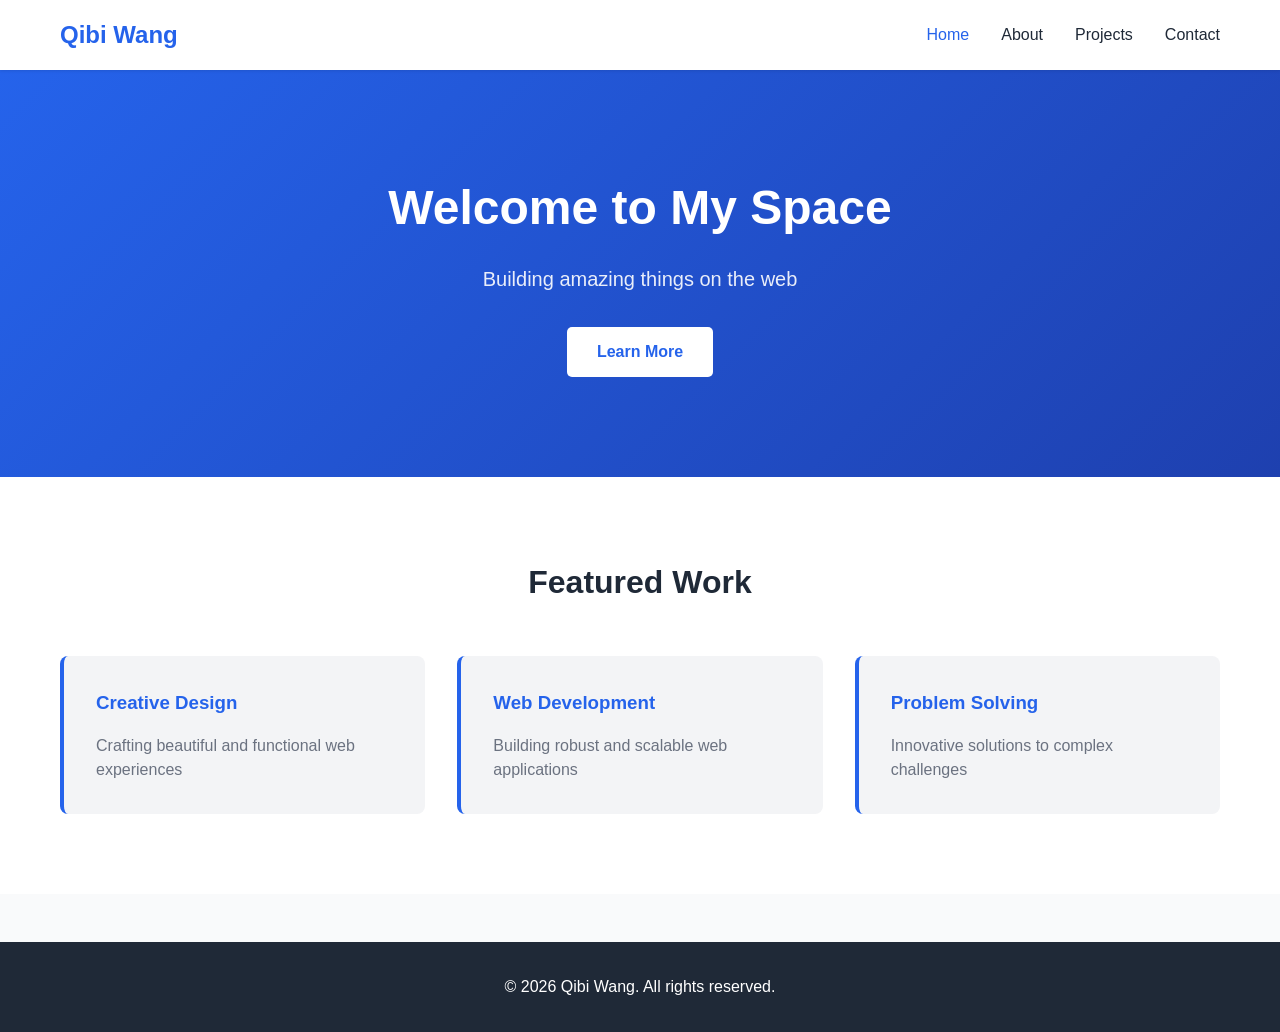
==== index.html @ e9e438c9 "Add homepage, stylesheet, about and projects pages" ====
<!DOCTYPE html>
<html lang="en">
<head>
    <meta charset="UTF-8">
    <meta name="viewport" content="width=device-width, initial-scale=1.0">
    <title>Qibi Wang - Welcome</title>
    <link rel="stylesheet" href="styles.css">
</head>
<body>
    <nav class="navbar">
        <div class="container">
            <div class="logo">Qibi Wang</div>
            <ul class="nav-links">
                <li><a href="index.html" class="active">Home</a></li>
                <li><a href="about.html">About</a></li>
                <li><a href="projects.html">Projects</a></li>
                <li><a href="contact.html">Contact</a></li>
            </ul>
        </div>
    </nav>

    <section class="hero">
        <div class="container">
            <div class="hero-content">
                <h1>Welcome to My Space</h1>
                <p>Building amazing things on the web</p>
                <a href="about.html" class="btn btn-primary">Learn More</a>
            </div>
        </div>
    </section>

    <section class="features">
        <div class="container">
            <h2>Featured Work</h2>
            <div class="features-grid">
                <div class="feature-card">
                    <h3>Creative Design</h3>
                    <p>Crafting beautiful and functional web experiences</p>
                </div>
                <div class="feature-card">
                    <h3>Web Development</h3>
                    <p>Building robust and scalable web applications</p>
                </div>
                <div class="feature-card">
                    <h3>Problem Solving</h3>
                    <p>Innovative solutions to complex challenges</p>
                </div>
            </div>
        </div>
    </section>

    <footer>
        <div class="container">
            <p>&copy; 2026 Qibi Wang. All rights reserved.</p>
        </div>
    </footer>
</body>
</html>
---- styles.css ----
/* Global Styles */
* {
    margin: 0;
    padding: 0;
    box-sizing: border-box;
}

:root {
    --primary-color: #2563eb;
    --secondary-color: #1e40af;
    --text-color: #1f2937;
    --bg-color: #ffffff;
    --border-color: #e5e7eb;
}

body {
    font-family: 'Segoe UI', Tahoma, Geneva, Verdana, sans-serif;
    line-height: 1.6;
    color: var(--text-color);
    background-color: #f9fafb;
}

.container {
    max-width: 1200px;
    margin: 0 auto;
    padding: 0 20px;
}

/* Navigation */
.navbar {
    background-color: var(--bg-color);
    box-shadow: 0 1px 3px rgba(0, 0, 0, 0.1);
    position: sticky;
    top: 0;
    z-index: 100;
}

.navbar .container {
    display: flex;
    justify-content: space-between;
    align-items: center;
    padding: 1rem 20px;
}

.logo {
    font-size: 1.5rem;
    font-weight: bold;
    color: var(--primary-color);
}

.nav-links {
    display: flex;
    list-style: none;
    gap: 2rem;
}

.nav-links a {
    text-decoration: none;
    color: var(--text-color);
    font-weight: 500;
    transition: color 0.3s ease;
}

.nav-links a:hover,
.nav-links a.active {
    color: var(--primary-color);
}

/* Hero Section */
.hero {
    background: linear-gradient(135deg, var(--primary-color), var(--secondary-color));
    color: white;
    padding: 100px 20px;
    text-align: center;
}

.hero-content h1 {
    font-size: 3rem;
    margin-bottom: 1rem;
}

.hero-content p {
    font-size: 1.25rem;
    margin-bottom: 2rem;
    opacity: 0.9;
}

/* Buttons */
.btn {
    display: inline-block;
    padding: 12px 30px;
    text-decoration: none;
    border-radius: 5px;
    transition: all 0.3s ease;
    font-weight: 600;
    border: none;
    cursor: pointer;
}

.btn-primary {
    background-color: white;
    color: var(--primary-color);
}

.btn-primary:hover {
    transform: translateY(-2px);
    box-shadow: 0 10px 20px rgba(0, 0, 0, 0.2);
}

/* Features Section */
.features {
    padding: 80px 20px;
    background-color: var(--bg-color);
}

.features h2 {
    text-align: center;
    font-size: 2rem;
    margin-bottom: 3rem;
    color: var(--text-color);
}

.features-grid {
    display: grid;
    grid-template-columns: repeat(auto-fit, minmax(280px, 1fr));
    gap: 2rem;
}

.feature-card {
    background-color: #f3f4f6;
    padding: 2rem;
    border-radius: 8px;
    border-left: 4px solid var(--primary-color);
    transition: transform 0.3s ease, box-shadow 0.3s ease;
}

.feature-card:hover {
    transform: translateY(-5px);
    box-shadow: 0 10px 25px rgba(0, 0, 0, 0.1);
}

.feature-card h3 {
    color: var(--primary-color);
    margin-bottom: 1rem;
}

.feature-card p {
    color: #6b7280;
    line-height: 1.5;
}

/* Footer */
footer {
    background-color: var(--text-color);
    color: white;
    text-align: center;
    padding: 2rem 20px;
    margin-top: 3rem;
}

/* Responsive Design */
@media (max-width: 768px) {
    .nav-links {
        gap: 1rem;
        font-size: 0.9rem;
    }

    .hero-content h1 {
        font-size: 2rem;
    }

    .hero-content p {
        font-size: 1rem;
    }

    .features h2 {
        font-size: 1.5rem;
    }
}
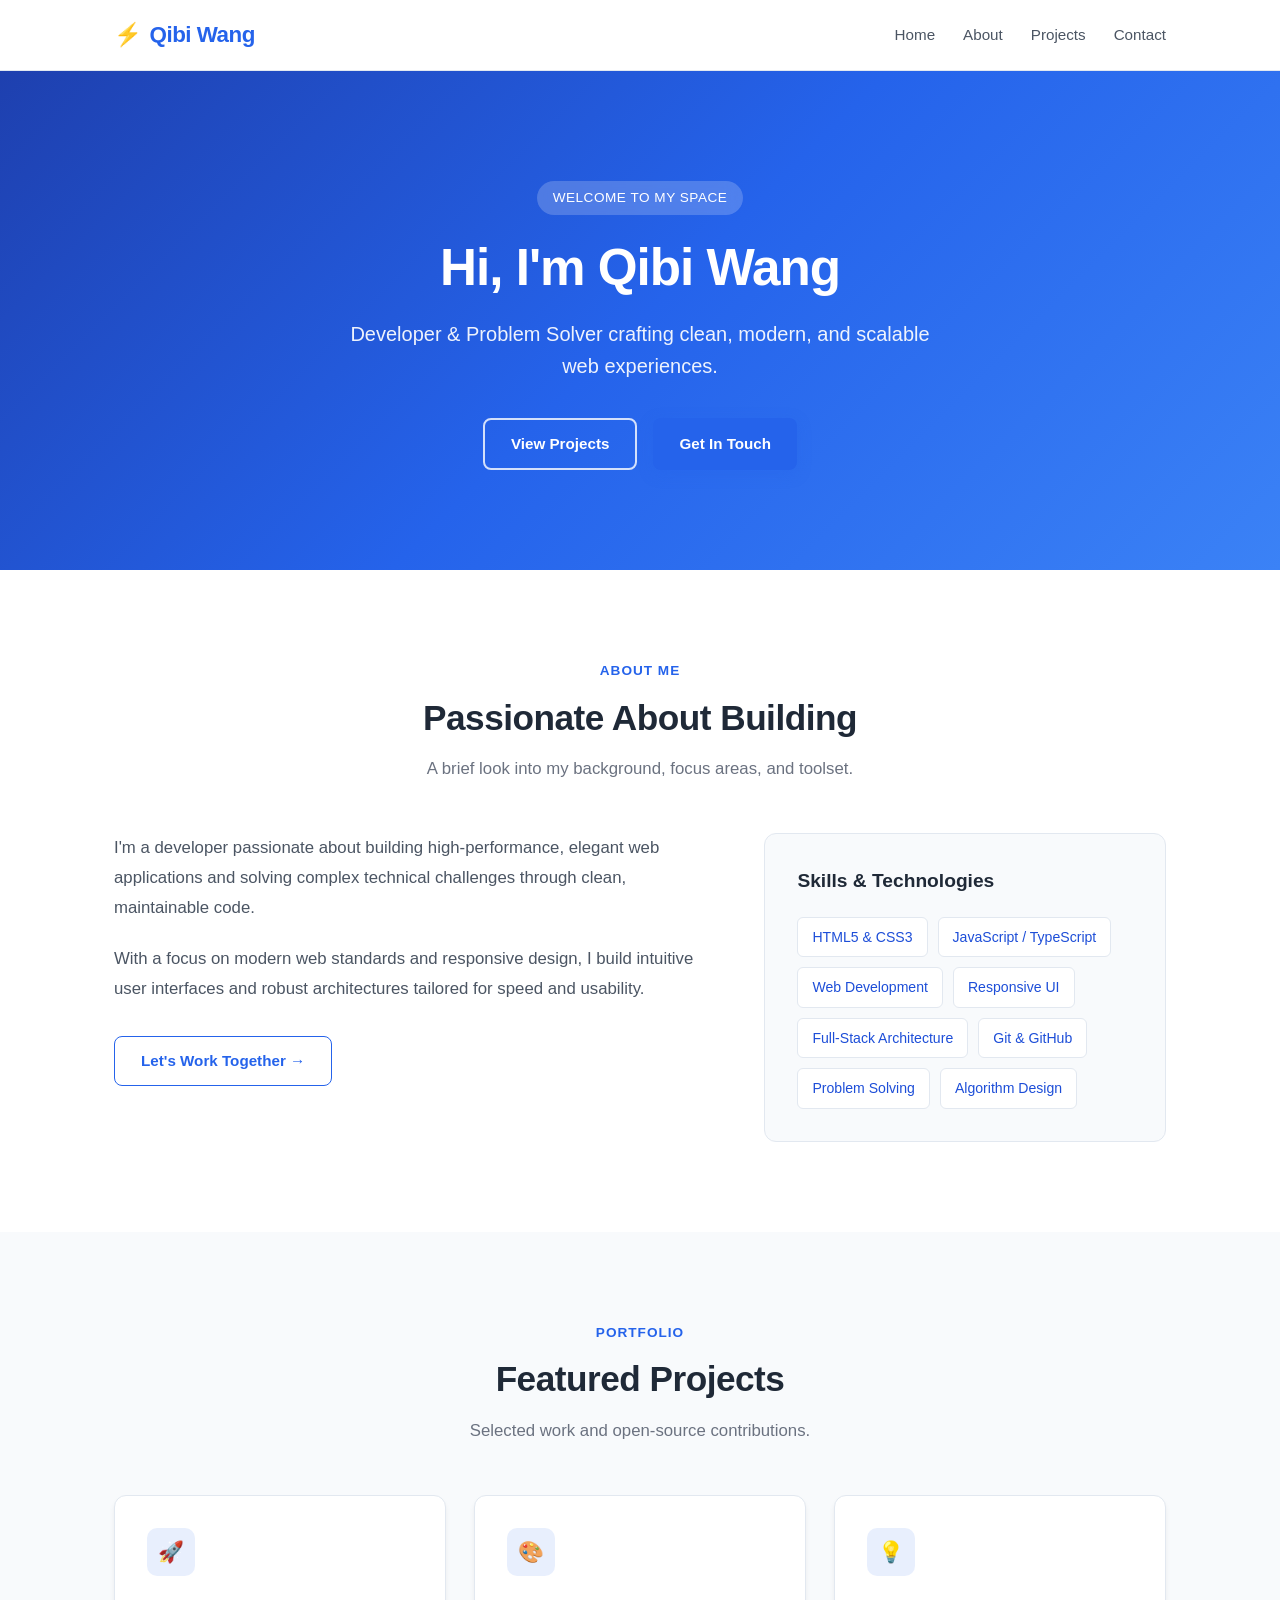
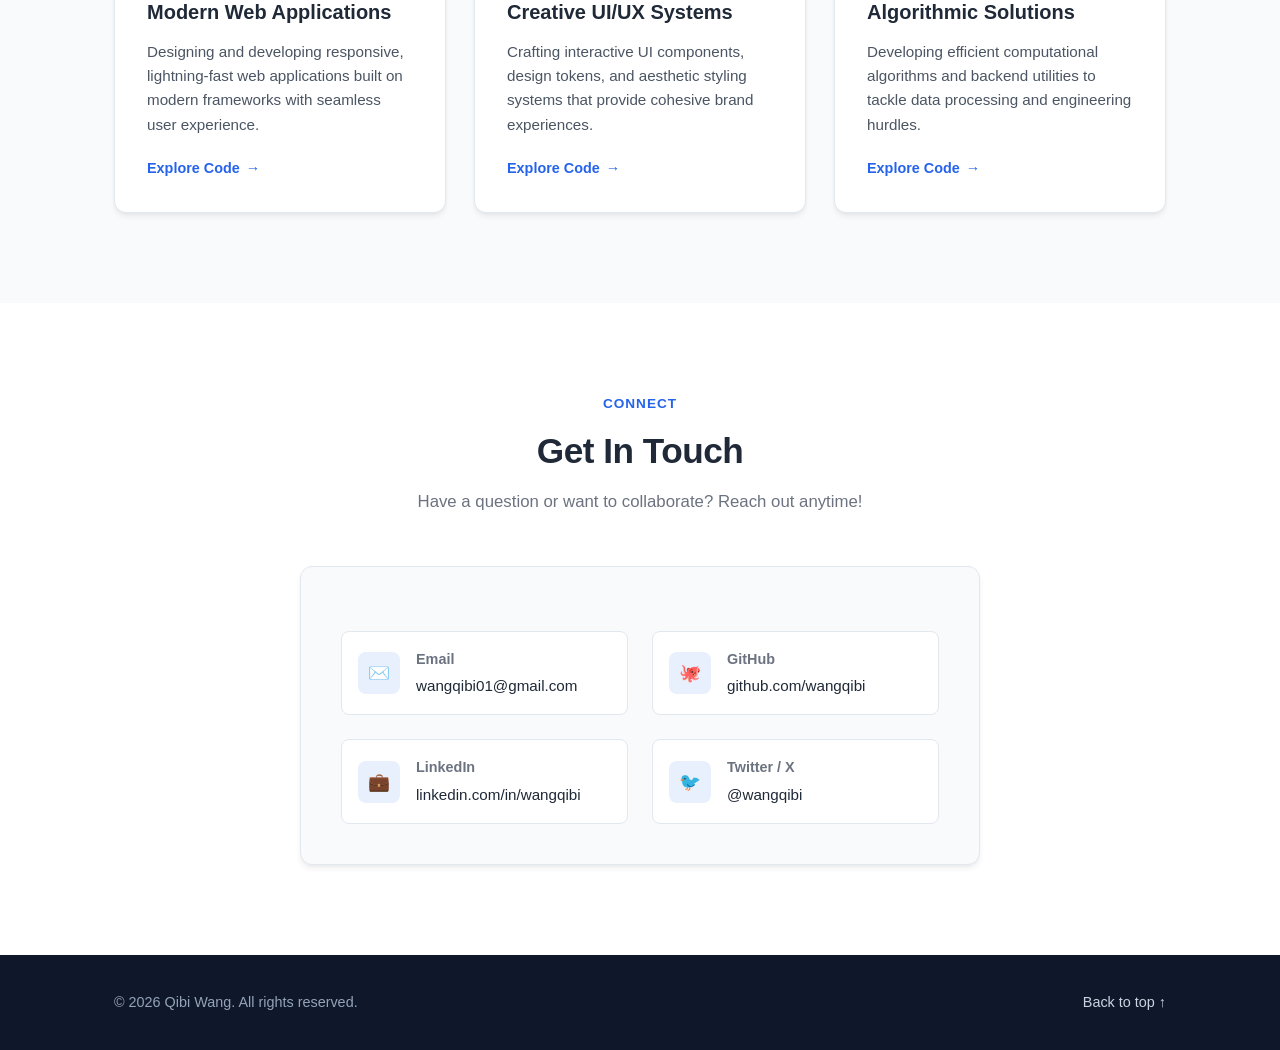
==== commit 9ee0e9cb: "Consolidate website into a single standalone HTML file" ====
--- a/index.html
+++ b/index.html
@@ -3,56 +3,669 @@
 <head>
     <meta charset="UTF-8">
     <meta name="viewport" content="width=device-width, initial-scale=1.0">
-    <title>Qibi Wang - Welcome</title>
-    <link rel="stylesheet" href="styles.css">
+    <title>Qibi Wang - Personal Website</title>
+    <style>
+        /* CSS Reset & Variables */
+        * {
+            margin: 0;
+            padding: 0;
+            box-sizing: border-box;
+        }
+
+        :root {
+            --primary: #2563eb;
+            --primary-dark: #1d4ed8;
+            --primary-light: #60a5fa;
+            --accent: #3b82f6;
+            --text: #1f2937;
+            --text-light: #4b5563;
+            --text-muted: #6b7280;
+            --bg: #ffffff;
+            --bg-alt: #f8fafc;
+            --card-bg: #ffffff;
+            --border: #e2e8f0;
+            --radius: 12px;
+            --shadow: 0 4px 6px -1px rgba(0, 0, 0, 0.07), 0 2px 4px -2px rgba(0, 0, 0, 0.05);
+            --shadow-hover: 0 20px 25px -5px rgba(0, 0, 0, 0.1), 0 8px 10px -6px rgba(0, 0, 0, 0.04);
+            --transition: all 0.3s cubic-bezier(0.4, 0, 0.2, 1);
+        }
+
+        html {
+            scroll-behavior: smooth;
+            font-family: -apple-system, BlinkMacSystemFont, 'Segoe UI', Roboto, Helvetica, Arial, sans-serif;
+            color: var(--text);
+            background-color: var(--bg);
+        }
+
+        body {
+            line-height: 1.6;
+            overflow-x: hidden;
+        }
+
+        .container {
+            max-width: 1100px;
+            margin: 0 auto;
+            padding: 0 24px;
+        }
+
+        /* Navigation */
+        .navbar {
+            position: sticky;
+            top: 0;
+            z-index: 1000;
+            background: rgba(255, 255, 255, 0.95);
+            backdrop-filter: blur(10px);
+            border-bottom: 1px solid var(--border);
+            transition: var(--transition);
+        }
+
+        .navbar .container {
+            display: flex;
+            justify-content: space-between;
+            align-items: center;
+            height: 70px;
+        }
+
+        .logo {
+            font-size: 1.4rem;
+            font-weight: 700;
+            color: var(--primary);
+            text-decoration: none;
+            display: flex;
+            align-items: center;
+            gap: 8px;
+            letter-spacing: -0.5px;
+        }
+
+        .nav-links {
+            display: flex;
+            list-style: none;
+            gap: 28px;
+        }
+
+        .nav-links a {
+            text-decoration: none;
+            color: var(--text-light);
+            font-weight: 500;
+            font-size: 0.95rem;
+            transition: var(--transition);
+            position: relative;
+            padding: 4px 0;
+        }
+
+        .nav-links a:hover {
+            color: var(--primary);
+        }
+
+        .nav-links a::after {
+            content: '';
+            position: absolute;
+            bottom: 0;
+            left: 0;
+            width: 0%;
+            height: 2px;
+            background: var(--primary);
+            transition: var(--transition);
+        }
+
+        .nav-links a:hover::after {
+            width: 100%;
+        }
+
+        /* Buttons */
+        .btn {
+            display: inline-flex;
+            align-items: center;
+            justify-content: center;
+            gap: 8px;
+            padding: 12px 26px;
+            font-size: 0.95rem;
+            font-weight: 600;
+            border-radius: 8px;
+            text-decoration: none;
+            transition: var(--transition);
+            cursor: pointer;
+            border: none;
+        }
+
+        .btn-primary {
+            background-color: var(--primary);
+            color: white;
+            box-shadow: 0 4px 14px 0 rgba(37, 99, 235, 0.35);
+        }
+
+        .btn-primary:hover {
+            background-color: var(--primary-dark);
+            transform: translateY(-2px);
+            box-shadow: 0 6px 20px rgba(37, 99, 235, 0.45);
+        }
+
+        .btn-secondary {
+            background-color: transparent;
+            color: white;
+            border: 2px solid rgba(255, 255, 255, 0.8);
+        }
+
+        .btn-secondary:hover {
+            background-color: rgba(255, 255, 255, 0.15);
+            transform: translateY(-2px);
+        }
+
+        .btn-outline {
+            background-color: transparent;
+            color: var(--primary);
+            border: 1.5px solid var(--primary);
+        }
+
+        .btn-outline:hover {
+            background-color: var(--primary);
+            color: white;
+            transform: translateY(-2px);
+        }
+
+        /* Hero Section */
+        .hero {
+            background: linear-gradient(135deg, #1e40af 0%, #2563eb 50%, #3b82f6 100%);
+            color: white;
+            padding: 110px 0 100px;
+            text-align: center;
+            position: relative;
+        }
+
+        .hero-badge {
+            display: inline-block;
+            background: rgba(255, 255, 255, 0.2);
+            backdrop-filter: blur(8px);
+            padding: 6px 16px;
+            border-radius: 50px;
+            font-size: 0.85rem;
+            font-weight: 500;
+            margin-bottom: 24px;
+            letter-spacing: 0.5px;
+            text-transform: uppercase;
+        }
+
+        .hero h1 {
+            font-size: 3.2rem;
+            font-weight: 800;
+            line-height: 1.15;
+            margin-bottom: 20px;
+            letter-spacing: -1px;
+        }
+
+        .hero p {
+            font-size: 1.25rem;
+            max-width: 620px;
+            margin: 0 auto 36px;
+            opacity: 0.92;
+            font-weight: 400;
+        }
+
+        .hero-buttons {
+            display: flex;
+            gap: 16px;
+            justify-content: center;
+            flex-wrap: wrap;
+        }
+
+        /* Section Layout */
+        section {
+            padding: 90px 0;
+        }
+
+        .section-header {
+            text-align: center;
+            max-width: 600px;
+            margin: 0 auto 50px;
+        }
+
+        .section-tag {
+            color: var(--primary);
+            font-weight: 600;
+            font-size: 0.85rem;
+            text-transform: uppercase;
+            letter-spacing: 1px;
+            margin-bottom: 8px;
+            display: block;
+        }
+
+        .section-title {
+            font-size: 2.2rem;
+            font-weight: 700;
+            color: var(--text);
+            letter-spacing: -0.5px;
+        }
+
+        .section-desc {
+            color: var(--text-muted);
+            margin-top: 10px;
+            font-size: 1.05rem;
+        }
+
+        /* About Section */
+        #about {
+            background-color: var(--bg);
+        }
+
+        .about-grid {
+            display: grid;
+            grid-template-columns: 1.2fr 0.8fr;
+            gap: 48px;
+            align-items: start;
+        }
+
+        .about-text p {
+            color: var(--text-light);
+            font-size: 1.05rem;
+            line-height: 1.8;
+            margin-bottom: 20px;
+        }
+
+        .skills-card {
+            background: var(--bg-alt);
+            border: 1px solid var(--border);
+            border-radius: var(--radius);
+            padding: 32px;
+        }
+
+        .skills-card h3 {
+            font-size: 1.2rem;
+            color: var(--text);
+            margin-bottom: 20px;
+            font-weight: 600;
+        }
+
+        .skills-list {
+            display: flex;
+            flex-wrap: wrap;
+            gap: 10px;
+        }
+
+        .skill-tag {
+            background: var(--bg);
+            border: 1px solid var(--border);
+            color: var(--primary-dark);
+            padding: 8px 14px;
+            border-radius: 6px;
+            font-size: 0.88rem;
+            font-weight: 500;
+            transition: var(--transition);
+        }
+
+        .skill-tag:hover {
+            border-color: var(--primary);
+            background: rgba(37, 99, 235, 0.05);
+            transform: translateY(-2px);
+        }
+
+        /* Projects Section */
+        #projects {
+            background-color: var(--bg-alt);
+        }
+
+        .projects-grid {
+            display: grid;
+            grid-template-columns: repeat(auto-fit, minmax(300px, 1fr));
+            gap: 28px;
+        }
+
+        .project-card {
+            background: var(--card-bg);
+            border-radius: var(--radius);
+            padding: 32px;
+            border: 1px solid var(--border);
+            box-shadow: var(--shadow);
+            transition: var(--transition);
+            display: flex;
+            flex-direction: column;
+            justify-content: space-between;
+        }
+
+        .project-card:hover {
+            transform: translateY(-6px);
+            box-shadow: var(--shadow-hover);
+            border-color: var(--primary-light);
+        }
+
+        .project-icon {
+            width: 48px;
+            height: 48px;
+            border-radius: 10px;
+            background: rgba(37, 99, 235, 0.1);
+            color: var(--primary);
+            display: flex;
+            align-items: center;
+            justify-content: center;
+            font-size: 1.3rem;
+            margin-bottom: 20px;
+        }
+
+        .project-card h3 {
+            font-size: 1.25rem;
+            color: var(--text);
+            margin-bottom: 12px;
+            font-weight: 600;
+        }
+
+        .project-card p {
+            color: var(--text-light);
+            font-size: 0.95rem;
+            line-height: 1.6;
+            margin-bottom: 20px;
+            flex-grow: 1;
+        }
+
+        .project-link {
+            color: var(--primary);
+            text-decoration: none;
+            font-weight: 600;
+            font-size: 0.9rem;
+            display: inline-flex;
+            align-items: center;
+            gap: 6px;
+            transition: var(--transition);
+        }
+
+        .project-link:hover {
+            gap: 10px;
+            color: var(--primary-dark);
+        }
+
+        /* Contact Section */
+        #contact {
+            background-color: var(--bg);
+        }
+
+        .contact-card {
+            max-width: 680px;
+            margin: 0 auto;
+            background: var(--bg-alt);
+            border: 1px solid var(--border);
+            border-radius: var(--radius);
+            padding: 40px;
+            box-shadow: var(--shadow);
+        }
+
+        .contact-grid {
+            display: grid;
+            grid-template-columns: repeat(auto-fit, minmax(240px, 1fr));
+            gap: 24px;
+            margin-top: 24px;
+        }
+
+        .contact-item {
+            display: flex;
+            align-items: center;
+            gap: 16px;
+            padding: 16px;
+            background: var(--bg);
+            border: 1px solid var(--border);
+            border-radius: 8px;
+            text-decoration: none;
+            color: var(--text);
+            transition: var(--transition);
+        }
+
+        .contact-item:hover {
+            border-color: var(--primary);
+            transform: translateY(-2px);
+            box-shadow: 0 4px 12px rgba(37, 99, 235, 0.08);
+        }
+
+        .contact-icon {
+            width: 42px;
+            height: 42px;
+            border-radius: 8px;
+            background: rgba(37, 99, 235, 0.1);
+            color: var(--primary);
+            display: flex;
+            align-items: center;
+            justify-content: center;
+            font-size: 1.1rem;
+            flex-shrink: 0;
+        }
+
+        .contact-details h4 {
+            font-size: 0.9rem;
+            color: var(--text-muted);
+            margin-bottom: 2px;
+        }
+
+        .contact-details span {
+            font-size: 0.95rem;
+            font-weight: 500;
+            color: var(--text);
+            word-break: break-all;
+        }
+
+        /* Footer */
+        footer {
+            background-color: #0f172a;
+            color: #94a3b8;
+            padding: 36px 0;
+            text-align: center;
+            font-size: 0.9rem;
+        }
+
+        footer .container {
+            display: flex;
+            justify-content: space-between;
+            align-items: center;
+            flex-wrap: wrap;
+            gap: 16px;
+        }
+
+        footer a {
+            color: #cbd5e1;
+            text-decoration: none;
+            transition: var(--transition);
+        }
+
+        footer a:hover {
+            color: white;
+        }
+
+        /* Responsive Design */
+        @media (max-width: 768px) {
+            .hero h1 {
+                font-size: 2.3rem;
+            }
+
+            .hero p {
+                font-size: 1.1rem;
+            }
+
+            .about-grid {
+                grid-template-columns: 1fr;
+                gap: 32px;
+            }
+
+            .nav-links {
+                gap: 16px;
+            }
+
+            .nav-links a {
+                font-size: 0.9rem;
+            }
+
+            .contact-card {
+                padding: 24px;
+            }
+
+            footer .container {
+                flex-direction: column;
+                text-align: center;
+            }
+        }
+    </style>
 </head>
 <body>
+
+    <!-- Navigation -->
     <nav class="navbar">
         <div class="container">
-            <div class="logo">Qibi Wang</div>
+            <a href="#home" class="logo">
+                <span>⚡</span> Qibi Wang
+            </a>
             <ul class="nav-links">
-                <li><a href="index.html" class="active">Home</a></li>
-                <li><a href="about.html">About</a></li>
-                <li><a href="projects.html">Projects</a></li>
-                <li><a href="contact.html">Contact</a></li>
+                <li><a href="#home">Home</a></li>
+                <li><a href="#about">About</a></li>
+                <li><a href="#projects">Projects</a></li>
+                <li><a href="#contact">Contact</a></li>
             </ul>
         </div>
     </nav>
 
-    <section class="hero">
+    <!-- Hero Section -->
+    <section id="home" class="hero">
         <div class="container">
-            <div class="hero-content">
-                <h1>Welcome to My Space</h1>
-                <p>Building amazing things on the web</p>
-                <a href="about.html" class="btn btn-primary">Learn More</a>
+            <span class="hero-badge">Welcome to my space</span>
+            <h1>Hi, I'm Qibi Wang</h1>
+            <p>Developer & Problem Solver crafting clean, modern, and scalable web experiences.</p>
+            <div class="hero-buttons">
+                <a href="#projects" class="btn btn-secondary">View Projects</a>
+                <a href="#contact" class="btn btn-primary">Get In Touch</a>
             </div>
         </div>
     </section>
 
-    <section class="features">
+    <!-- About Section -->
+    <section id="about">
         <div class="container">
-            <h2>Featured Work</h2>
-            <div class="features-grid">
-                <div class="feature-card">
-                    <h3>Creative Design</h3>
-                    <p>Crafting beautiful and functional web experiences</p>
+            <div class="section-header">
+                <span class="section-tag">About Me</span>
+                <h2 class="section-title">Passionate About Building</h2>
+                <p class="section-desc">A brief look into my background, focus areas, and toolset.</p>
+            </div>
+            
+            <div class="about-grid">
+                <div class="about-text">
+                    <p>
+                        I'm a developer passionate about building high-performance, elegant web applications and solving complex technical challenges through clean, maintainable code.
+                    </p>
+                    <p>
+                        With a focus on modern web standards and responsive design, I build intuitive user interfaces and robust architectures tailored for speed and usability.
+                    </p>
+                    <a href="#contact" class="btn btn-outline" style="margin-top: 12px;">Let's Work Together →</a>
                 </div>
-                <div class="feature-card">
-                    <h3>Web Development</h3>
-                    <p>Building robust and scalable web applications</p>
-                </div>
-                <div class="feature-card">
-                    <h3>Problem Solving</h3>
-                    <p>Innovative solutions to complex challenges</p>
+
+                <div class="skills-card">
+                    <h3>Skills & Technologies</h3>
+                    <div class="skills-list">
+                        <span class="skill-tag">HTML5 & CSS3</span>
+                        <span class="skill-tag">JavaScript / TypeScript</span>
+                        <span class="skill-tag">Web Development</span>
+                        <span class="skill-tag">Responsive UI</span>
+                        <span class="skill-tag">Full-Stack Architecture</span>
+                        <span class="skill-tag">Git & GitHub</span>
+                        <span class="skill-tag">Problem Solving</span>
+                        <span class="skill-tag">Algorithm Design</span>
+                    </div>
                 </div>
             </div>
         </div>
     </section>
 
+    <!-- Projects Section -->
+    <section id="projects">
+        <div class="container">
+            <div class="section-header">
+                <span class="section-tag">Portfolio</span>
+                <h2 class="section-title">Featured Projects</h2>
+                <p class="section-desc">Selected work and open-source contributions.</p>
+            </div>
+
+            <div class="projects-grid">
+                <div class="project-card">
+                    <div>
+                        <div class="project-icon">🚀</div>
+                        <h3>Modern Web Applications</h3>
+                        <p>Designing and developing responsive, lightning-fast web applications built on modern frameworks with seamless user experience.</p>
+                    </div>
+                    <a href="https://github.com/wangqibi" target="_blank" rel="noopener noreferrer" class="project-link">
+                        Explore Code <span>→</span>
+                    </a>
+                </div>
+
+                <div class="project-card">
+                    <div>
+                        <div class="project-icon">🎨</div>
+                        <h3>Creative UI/UX Systems</h3>
+                        <p>Crafting interactive UI components, design tokens, and aesthetic styling systems that provide cohesive brand experiences.</p>
+                    </div>
+                    <a href="https://github.com/wangqibi" target="_blank" rel="noopener noreferrer" class="project-link">
+                        Explore Code <span>→</span>
+                    </a>
+                </div>
+
+                <div class="project-card">
+                    <div>
+                        <div class="project-icon">💡</div>
+                        <h3>Algorithmic Solutions</h3>
+                        <p>Developing efficient computational algorithms and backend utilities to tackle data processing and engineering hurdles.</p>
+                    </div>
+                    <a href="https://github.com/wangqibi" target="_blank" rel="noopener noreferrer" class="project-link">
+                        Explore Code <span>→</span>
+                    </a>
+                </div>
+            </div>
+        </div>
+    </section>
+
+    <!-- Contact Section -->
+    <section id="contact">
+        <div class="container">
+            <div class="section-header">
+                <span class="section-tag">Connect</span>
+                <h2 class="section-title">Get In Touch</h2>
+                <p class="section-desc">Have a question or want to collaborate? Reach out anytime!</p>
+            </div>
+
+            <div class="contact-card">
+                <div class="contact-grid">
+                    <a href="mailto:wangqibi01@gmail.com" class="contact-item">
+                        <div class="contact-icon">✉️</div>
+                        <div class="contact-details">
+                            <h4>Email</h4>
+                            <span>wangqibi01@gmail.com</span>
+                        </div>
+                    </a>
+
+                    <a href="https://github.com/wangqibi" target="_blank" rel="noopener noreferrer" class="contact-item">
+                        <div class="contact-icon">🐙</div>
+                        <div class="contact-details">
+                            <h4>GitHub</h4>
+                            <span>github.com/wangqibi</span>
+                        </div>
+                    </a>
+
+                    <a href="https://linkedin.com" target="_blank" rel="noopener noreferrer" class="contact-item">
+                        <div class="contact-icon">💼</div>
+                        <div class="contact-details">
+                            <h4>LinkedIn</h4>
+                            <span>linkedin.com/in/wangqibi</span>
+                        </div>
+                    </a>
+
+                    <a href="https://twitter.com" target="_blank" rel="noopener noreferrer" class="contact-item">
+                        <div class="contact-icon">🐦</div>
+                        <div class="contact-details">
+                            <h4>Twitter / X</h4>
+                            <span>@wangqibi</span>
+                        </div>
+                    </a>
+                </div>
+            </div>
+        </div>
+    </section>
+
+    <!-- Footer -->
     <footer>
         <div class="container">
             <p>&copy; 2026 Qibi Wang. All rights reserved.</p>
+            <p><a href="#home">Back to top ↑</a></p>
         </div>
     </footer>
+
 </body>
 </html>
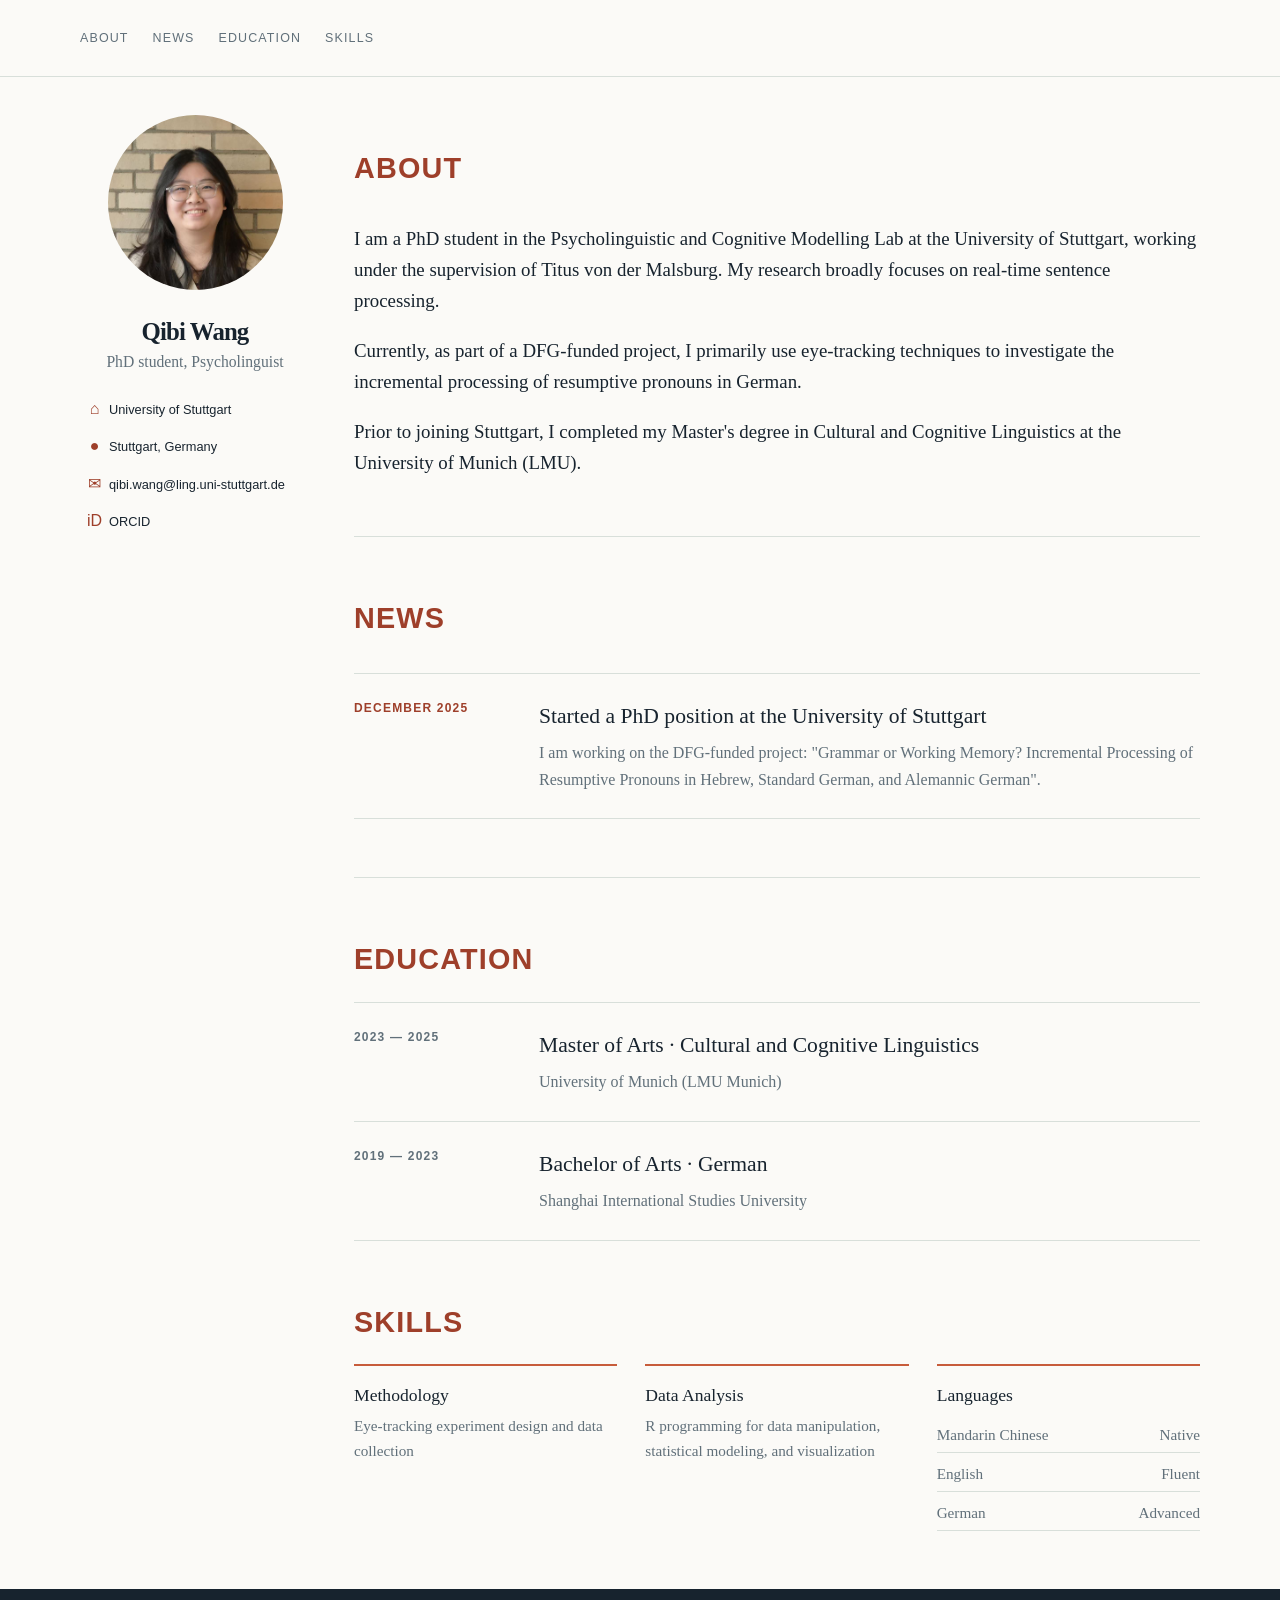
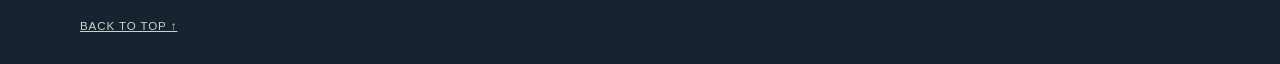
==== commit f4ec34d3: "Update academic profile website" ====
--- a/index.html
+++ b/index.html
@@ -3,669 +3,162 @@
 <head>
     <meta charset="UTF-8">
     <meta name="viewport" content="width=device-width, initial-scale=1.0">
-    <title>Qibi Wang - Personal Website</title>
+    <meta name="description" content="Qibi Wang's academic profile and research portfolio.">
+    <title>Qibi Wang | Academic Profile</title>
     <style>
-        /* CSS Reset & Variables */
-        * {
-            margin: 0;
-            padding: 0;
-            box-sizing: border-box;
+        :root {
+            --ink: #17232e;
+            --muted: #61707a;
+            --paper: #fbfaf7;
+            --surface: #f1f3f0;
+            --line: #d8dfda;
+            --accent: #c75c3b;
+            --accent-dark: #9e3f2a;
+            --max-width: 1120px;
         }
 
-        :root {
-            --primary: #2563eb;
-            --primary-dark: #1d4ed8;
-            --primary-light: #60a5fa;
-            --accent: #3b82f6;
-            --text: #1f2937;
-            --text-light: #4b5563;
-            --text-muted: #6b7280;
-            --bg: #ffffff;
-            --bg-alt: #f8fafc;
-            --card-bg: #ffffff;
-            --border: #e2e8f0;
-            --radius: 12px;
-            --shadow: 0 4px 6px -1px rgba(0, 0, 0, 0.07), 0 2px 4px -2px rgba(0, 0, 0, 0.05);
-            --shadow-hover: 0 20px 25px -5px rgba(0, 0, 0, 0.1), 0 8px 10px -6px rgba(0, 0, 0, 0.04);
-            --transition: all 0.3s cubic-bezier(0.4, 0, 0.2, 1);
-        }
+        * { box-sizing: border-box; }
+        html { scroll-behavior: smooth; background: var(--paper); }
+        body { margin: 0; color: var(--ink); background: var(--paper); font-family: Georgia, 'Times New Roman', serif; line-height: 1.65; }
+        a { color: inherit; }
+        .page-shell { width: min(calc(100% - 48px), var(--max-width)); margin: 0 auto; }
+        .site-header { border-bottom: 1px solid var(--line); }
+        .header-inner { min-height: 76px; display: flex; align-items: center; justify-content: space-between; gap: 32px; }
+        .site-nav { display: flex; flex-wrap: wrap; justify-content: flex-end; gap: 24px; font-family: Arial, sans-serif; font-size: .78rem; letter-spacing: .09em; text-transform: uppercase; }
+        .site-nav a { color: var(--muted); text-decoration: none; }
+        .site-nav a:hover, .site-nav a:focus { color: var(--accent-dark); }
+        .site-layout { width: min(calc(100% - 48px), var(--max-width)); display: grid; grid-template-columns: 230px minmax(0, 1fr); gap: 44px; margin: 0 auto; }
+        .intro { padding: 38px 0 60px; text-align: left; position: sticky; top: 76px; align-self: start; }
+        .eyebrow, .section-label { margin: 0 0 15px; color: var(--accent-dark); font-family: Arial, sans-serif; font-size: .72rem; font-weight: bold; letter-spacing: .16em; text-transform: uppercase; }
+        h1, h2, h3, p { margin-top: 0; }
+        h1 { margin-bottom: 3px; color: var(--ink); font-size: 1.55rem; font-weight: bold; letter-spacing: -.035em; line-height: 1.15; }
+        .intro h1 { text-align: center; }
+        .intro .eyebrow { display: none; }
+        .intro-lede { margin-bottom: 23px; color: var(--muted); font-size: .98rem; line-height: 1.5; text-align: center; }
+        .intro-links { display: grid; gap: 11px; max-width: 300px; text-align: left; font-family: Arial, sans-serif; font-size: .8rem; }
+        .intro-links a { color: var(--ink); text-decoration: none; }
+        .intro-links a:hover, .intro-links a:focus { color: var(--accent-dark); }
+        .profile-mark { width: 175px; height: 175px; display: grid; place-items: center; margin: 0 auto 28px; background: transparent; border: 0; border-radius: 50%; overflow: hidden; position: relative; }
+        .profile-photo { width: 110%; height: 110%; display: block; object-fit: cover; object-position: 15% 50%; transform: translateY(-10px); }
+        .profile-caption { display: none; }
+        .profile-icon { display: inline-block; width: 29px; color: var(--accent-dark); font-size: 1rem; text-align: center; }
+        .content-column { min-width: 0; }
+        .section { padding: 58px 0; border-top: 1px solid var(--line); }
+        .content-column .section:first-child { border-top: 0; padding-top: 68px; }
+        .content-column .page-shell { width: auto; }
+        .section-heading { margin-bottom: 30px; }
+        .content-column .section-label { margin-bottom: 18px; font-size: 1.8rem; letter-spacing: .04em; }
+        .section-heading .section-label { margin-bottom: 0; }
+        h2 { margin-bottom: 0; font-size: clamp(2rem, 4vw, 3.4rem); font-weight: normal; letter-spacing: -.045em; line-height: 1.05; }
+        .about-copy { width: 100%; max-width: none; font-size: 1.18rem; }
+        .about-copy p:last-child { margin-bottom: 0; }
+        .news-list, .timeline-list { border-top: 1px solid var(--line); }
+        .news-item, .timeline-item { display: grid; grid-template-columns: 150px 1fr; gap: 35px; padding: 25px 0; border-bottom: 1px solid var(--line); }
+        .date { color: var(--accent-dark); font-family: Arial, sans-serif; font-size: .75rem; font-weight: bold; letter-spacing: .1em; text-transform: uppercase; }
+        .news-item h3, .timeline-item h3 { margin-bottom: 6px; font-size: 1.35rem; font-weight: normal; }
+        .news-item p, .timeline-item p { max-width: 700px; margin-bottom: 0; color: var(--muted); }
+        .details-grid { display: grid; grid-template-columns: 1fr; gap: 58px; }
+        .skill-groups { display: grid; grid-template-columns: repeat(3, 1fr); gap: 28px; }
+        .skill-group { padding-top: 15px; border-top: 2px solid var(--accent); }
+        .skill-group h3 { margin-bottom: 3px; font-size: 1.1rem; font-weight: normal; }
+        .skill-group p { margin-bottom: 0; color: var(--muted); font-size: .95rem; }
+        .language-list { display: grid; gap: 8px; margin-top: 12px; }
+        .language-row { display: flex; justify-content: space-between; gap: 14px; border-bottom: 1px solid var(--line); padding-bottom: 5px; color: var(--muted); font-size: .95rem; }
+        .language-row span:last-child { color: inherit; font-family: inherit; font-size: inherit; font-weight: normal; letter-spacing: normal; text-transform: none; text-align: right; }
+        footer { padding: 28px 0; background: var(--ink); color: #cbd2d0; font-family: Arial, sans-serif; font-size: .72rem; letter-spacing: .08em; text-transform: uppercase; }
+        .footer-inner { display: flex; justify-content: space-between; gap: 24px; }
 
-        html {
-            scroll-behavior: smooth;
-            font-family: -apple-system, BlinkMacSystemFont, 'Segoe UI', Roboto, Helvetica, Arial, sans-serif;
-            color: var(--text);
-            background-color: var(--bg);
-        }
-
-        body {
-            line-height: 1.6;
-            overflow-x: hidden;
-        }
-
-        .container {
-            max-width: 1100px;
-            margin: 0 auto;
-            padding: 0 24px;
-        }
-
-        /* Navigation */
-        .navbar {
-            position: sticky;
-            top: 0;
-            z-index: 1000;
-            background: rgba(255, 255, 255, 0.95);
-            backdrop-filter: blur(10px);
-            border-bottom: 1px solid var(--border);
-            transition: var(--transition);
-        }
-
-        .navbar .container {
-            display: flex;
-            justify-content: space-between;
-            align-items: center;
-            height: 70px;
-        }
-
-        .logo {
-            font-size: 1.4rem;
-            font-weight: 700;
-            color: var(--primary);
-            text-decoration: none;
-            display: flex;
-            align-items: center;
-            gap: 8px;
-            letter-spacing: -0.5px;
-        }
-
-        .nav-links {
-            display: flex;
-            list-style: none;
-            gap: 28px;
-        }
-
-        .nav-links a {
-            text-decoration: none;
-            color: var(--text-light);
-            font-weight: 500;
-            font-size: 0.95rem;
-            transition: var(--transition);
-            position: relative;
-            padding: 4px 0;
-        }
-
-        .nav-links a:hover {
-            color: var(--primary);
-        }
-
-        .nav-links a::after {
-            content: '';
-            position: absolute;
-            bottom: 0;
-            left: 0;
-            width: 0%;
-            height: 2px;
-            background: var(--primary);
-            transition: var(--transition);
-        }
-
-        .nav-links a:hover::after {
-            width: 100%;
-        }
-
-        /* Buttons */
-        .btn {
-            display: inline-flex;
-            align-items: center;
-            justify-content: center;
-            gap: 8px;
-            padding: 12px 26px;
-            font-size: 0.95rem;
-            font-weight: 600;
-            border-radius: 8px;
-            text-decoration: none;
-            transition: var(--transition);
-            cursor: pointer;
-            border: none;
-        }
-
-        .btn-primary {
-            background-color: var(--primary);
-            color: white;
-            box-shadow: 0 4px 14px 0 rgba(37, 99, 235, 0.35);
-        }
-
-        .btn-primary:hover {
-            background-color: var(--primary-dark);
-            transform: translateY(-2px);
-            box-shadow: 0 6px 20px rgba(37, 99, 235, 0.45);
-        }
-
-        .btn-secondary {
-            background-color: transparent;
-            color: white;
-            border: 2px solid rgba(255, 255, 255, 0.8);
-        }
-
-        .btn-secondary:hover {
-            background-color: rgba(255, 255, 255, 0.15);
-            transform: translateY(-2px);
-        }
-
-        .btn-outline {
-            background-color: transparent;
-            color: var(--primary);
-            border: 1.5px solid var(--primary);
-        }
-
-        .btn-outline:hover {
-            background-color: var(--primary);
-            color: white;
-            transform: translateY(-2px);
-        }
-
-        /* Hero Section */
-        .hero {
-            background: linear-gradient(135deg, #1e40af 0%, #2563eb 50%, #3b82f6 100%);
-            color: white;
-            padding: 110px 0 100px;
-            text-align: center;
-            position: relative;
-        }
-
-        .hero-badge {
-            display: inline-block;
-            background: rgba(255, 255, 255, 0.2);
-            backdrop-filter: blur(8px);
-            padding: 6px 16px;
-            border-radius: 50px;
-            font-size: 0.85rem;
-            font-weight: 500;
-            margin-bottom: 24px;
-            letter-spacing: 0.5px;
-            text-transform: uppercase;
-        }
-
-        .hero h1 {
-            font-size: 3.2rem;
-            font-weight: 800;
-            line-height: 1.15;
-            margin-bottom: 20px;
-            letter-spacing: -1px;
-        }
-
-        .hero p {
-            font-size: 1.25rem;
-            max-width: 620px;
-            margin: 0 auto 36px;
-            opacity: 0.92;
-            font-weight: 400;
-        }
-
-        .hero-buttons {
-            display: flex;
-            gap: 16px;
-            justify-content: center;
-            flex-wrap: wrap;
-        }
-
-        /* Section Layout */
-        section {
-            padding: 90px 0;
-        }
-
-        .section-header {
-            text-align: center;
-            max-width: 600px;
-            margin: 0 auto 50px;
-        }
-
-        .section-tag {
-            color: var(--primary);
-            font-weight: 600;
-            font-size: 0.85rem;
-            text-transform: uppercase;
-            letter-spacing: 1px;
-            margin-bottom: 8px;
-            display: block;
-        }
-
-        .section-title {
-            font-size: 2.2rem;
-            font-weight: 700;
-            color: var(--text);
-            letter-spacing: -0.5px;
-        }
-
-        .section-desc {
-            color: var(--text-muted);
-            margin-top: 10px;
-            font-size: 1.05rem;
-        }
-
-        /* About Section */
-        #about {
-            background-color: var(--bg);
-        }
-
-        .about-grid {
-            display: grid;
-            grid-template-columns: 1.2fr 0.8fr;
-            gap: 48px;
-            align-items: start;
-        }
-
-        .about-text p {
-            color: var(--text-light);
-            font-size: 1.05rem;
-            line-height: 1.8;
-            margin-bottom: 20px;
-        }
-
-        .skills-card {
-            background: var(--bg-alt);
-            border: 1px solid var(--border);
-            border-radius: var(--radius);
-            padding: 32px;
-        }
-
-        .skills-card h3 {
-            font-size: 1.2rem;
-            color: var(--text);
-            margin-bottom: 20px;
-            font-weight: 600;
-        }
-
-        .skills-list {
-            display: flex;
-            flex-wrap: wrap;
-            gap: 10px;
-        }
-
-        .skill-tag {
-            background: var(--bg);
-            border: 1px solid var(--border);
-            color: var(--primary-dark);
-            padding: 8px 14px;
-            border-radius: 6px;
-            font-size: 0.88rem;
-            font-weight: 500;
-            transition: var(--transition);
-        }
-
-        .skill-tag:hover {
-            border-color: var(--primary);
-            background: rgba(37, 99, 235, 0.05);
-            transform: translateY(-2px);
-        }
-
-        /* Projects Section */
-        #projects {
-            background-color: var(--bg-alt);
-        }
-
-        .projects-grid {
-            display: grid;
-            grid-template-columns: repeat(auto-fit, minmax(300px, 1fr));
-            gap: 28px;
-        }
-
-        .project-card {
-            background: var(--card-bg);
-            border-radius: var(--radius);
-            padding: 32px;
-            border: 1px solid var(--border);
-            box-shadow: var(--shadow);
-            transition: var(--transition);
-            display: flex;
-            flex-direction: column;
-            justify-content: space-between;
-        }
-
-        .project-card:hover {
-            transform: translateY(-6px);
-            box-shadow: var(--shadow-hover);
-            border-color: var(--primary-light);
-        }
-
-        .project-icon {
-            width: 48px;
-            height: 48px;
-            border-radius: 10px;
-            background: rgba(37, 99, 235, 0.1);
-            color: var(--primary);
-            display: flex;
-            align-items: center;
-            justify-content: center;
-            font-size: 1.3rem;
-            margin-bottom: 20px;
-        }
-
-        .project-card h3 {
-            font-size: 1.25rem;
-            color: var(--text);
-            margin-bottom: 12px;
-            font-weight: 600;
-        }
-
-        .project-card p {
-            color: var(--text-light);
-            font-size: 0.95rem;
-            line-height: 1.6;
-            margin-bottom: 20px;
-            flex-grow: 1;
-        }
-
-        .project-link {
-            color: var(--primary);
-            text-decoration: none;
-            font-weight: 600;
-            font-size: 0.9rem;
-            display: inline-flex;
-            align-items: center;
-            gap: 6px;
-            transition: var(--transition);
-        }
-
-        .project-link:hover {
-            gap: 10px;
-            color: var(--primary-dark);
-        }
-
-        /* Contact Section */
-        #contact {
-            background-color: var(--bg);
-        }
-
-        .contact-card {
-            max-width: 680px;
-            margin: 0 auto;
-            background: var(--bg-alt);
-            border: 1px solid var(--border);
-            border-radius: var(--radius);
-            padding: 40px;
-            box-shadow: var(--shadow);
-        }
-
-        .contact-grid {
-            display: grid;
-            grid-template-columns: repeat(auto-fit, minmax(240px, 1fr));
-            gap: 24px;
-            margin-top: 24px;
-        }
-
-        .contact-item {
-            display: flex;
-            align-items: center;
-            gap: 16px;
-            padding: 16px;
-            background: var(--bg);
-            border: 1px solid var(--border);
-            border-radius: 8px;
-            text-decoration: none;
-            color: var(--text);
-            transition: var(--transition);
-        }
-
-        .contact-item:hover {
-            border-color: var(--primary);
-            transform: translateY(-2px);
-            box-shadow: 0 4px 12px rgba(37, 99, 235, 0.08);
-        }
-
-        .contact-icon {
-            width: 42px;
-            height: 42px;
-            border-radius: 8px;
-            background: rgba(37, 99, 235, 0.1);
-            color: var(--primary);
-            display: flex;
-            align-items: center;
-            justify-content: center;
-            font-size: 1.1rem;
-            flex-shrink: 0;
-        }
-
-        .contact-details h4 {
-            font-size: 0.9rem;
-            color: var(--text-muted);
-            margin-bottom: 2px;
-        }
-
-        .contact-details span {
-            font-size: 0.95rem;
-            font-weight: 500;
-            color: var(--text);
-            word-break: break-all;
-        }
-
-        /* Footer */
-        footer {
-            background-color: #0f172a;
-            color: #94a3b8;
-            padding: 36px 0;
-            text-align: center;
-            font-size: 0.9rem;
-        }
-
-        footer .container {
-            display: flex;
-            justify-content: space-between;
-            align-items: center;
-            flex-wrap: wrap;
-            gap: 16px;
-        }
-
-        footer a {
-            color: #cbd5e1;
-            text-decoration: none;
-            transition: var(--transition);
-        }
-
-        footer a:hover {
-            color: white;
-        }
-
-        /* Responsive Design */
-        @media (max-width: 768px) {
-            .hero h1 {
-                font-size: 2.3rem;
-            }
-
-            .hero p {
-                font-size: 1.1rem;
-            }
-
-            .about-grid {
-                grid-template-columns: 1fr;
-                gap: 32px;
-            }
-
-            .nav-links {
-                gap: 16px;
-            }
-
-            .nav-links a {
-                font-size: 0.9rem;
-            }
-
-            .contact-card {
-                padding: 24px;
-            }
-
-            footer .container {
-                flex-direction: column;
-                text-align: center;
-            }
+        @media (max-width: 760px) {
+            .page-shell { width: min(calc(100% - 34px), var(--max-width)); }
+            .site-layout { width: min(calc(100% - 34px), var(--max-width)); display: block; }
+            .header-inner { align-items: flex-start; flex-direction: column; padding: 20px 0; gap: 15px; }
+            .site-nav { justify-content: flex-start; gap: 12px 18px; }
+            .intro { padding: 64px 0 72px; text-align: center; position: static; }
+            .profile-mark { width: 175px; height: 175px; margin: 0 auto 40px; }
+            .intro-links { margin: 0 auto; }
+            .section { padding: 62px 0; }
+            .section-heading { grid-template-columns: 1fr; gap: 12px; margin-bottom: 28px; }
+            .news-item, .timeline-item { grid-template-columns: 1fr; gap: 5px; padding: 20px 0; }
+            .details-grid { grid-template-columns: 1fr; gap: 58px; }
+            .skill-groups { grid-template-columns: 1fr; gap: 22px; }
+            .footer-inner { align-items: flex-start; flex-direction: column; gap: 5px; }
         }
     </style>
 </head>
 <body>
+    <header class="site-header">
+        <div class="page-shell header-inner">
+            <nav class="site-nav" aria-label="Main navigation">
+                <a href="#about">About</a>
+                <a href="#news">News</a>
+                <a href="#education">Education</a>
+                <a href="#skills">Skills</a>
+            </nav>
+        </div>
+    </header>
 
-    <!-- Navigation -->
-    <nav class="navbar">
-        <div class="container">
-            <a href="#home" class="logo">
-                <span>⚡</span> Qibi Wang
-            </a>
-            <ul class="nav-links">
-                <li><a href="#home">Home</a></li>
-                <li><a href="#about">About</a></li>
-                <li><a href="#projects">Projects</a></li>
-                <li><a href="#contact">Contact</a></li>
-            </ul>
-        </div>
-    </nav>
+    <main id="top">
+    <div class="site-layout">
+        <aside class="intro" aria-labelledby="intro-title">
+            <div class="profile-mark" aria-label="Portrait of Qibi Wang">
+                <img class="profile-photo" src="Portrait.JPG" alt="Portrait of Qibi Wang">
+            </div>
 
-    <!-- Hero Section -->
-    <section id="home" class="hero">
-        <div class="container">
-            <span class="hero-badge">Welcome to my space</span>
-            <h1>Hi, I'm Qibi Wang</h1>
-            <p>Developer & Problem Solver crafting clean, modern, and scalable web experiences.</p>
-            <div class="hero-buttons">
-                <a href="#projects" class="btn btn-secondary">View Projects</a>
-                <a href="#contact" class="btn btn-primary">Get In Touch</a>
+            <h1 id="intro-title">Qibi Wang</h1>
+            <p class="intro-lede">PhD student, Psycholinguist</p>
+            <div class="intro-links">
+                <a href="https://www.uni-stuttgart.de/" target="_blank" rel="noopener noreferrer"><span class="profile-icon" aria-hidden="true">⌂</span>University of Stuttgart</a>
+                <span><span class="profile-icon" aria-hidden="true">●</span>Stuttgart, Germany</span>
+                <a href="mailto:qibi.wang@ling.uni-stuttgart.de"><span class="profile-icon" aria-hidden="true">✉</span>qibi.wang@ling.uni-stuttgart.de</a>
+                <a href="https://orcid.org/0009-0009-3322-3706" target="_blank" rel="noopener noreferrer"><span class="profile-icon" aria-hidden="true">iD</span>ORCID</a>
             </div>
-        </div>
-    </section>
+        </aside>
 
-    <!-- About Section -->
-    <section id="about">
-        <div class="container">
-            <div class="section-header">
-                <span class="section-tag">About Me</span>
-                <h2 class="section-title">Passionate About Building</h2>
-                <p class="section-desc">A brief look into my background, focus areas, and toolset.</p>
+        <div class="content-column">
+        <section class="section" id="about">
+            <div class="page-shell">
+                <div class="section-heading"><p class="section-label">ABOUT</p></div>
+                <div class="about-copy">
+                    <p>I am a PhD student in the Psycholinguistic and Cognitive Modelling Lab at the University of Stuttgart, working under the supervision of Titus von der Malsburg. My research broadly focuses on real-time sentence processing.</p>
+                    <p>Currently, as part of a DFG-funded project, I primarily use eye-tracking techniques to investigate the incremental processing of resumptive pronouns in German.</p>
+                    <p>Prior to joining Stuttgart, I completed my Master's degree in Cultural and Cognitive Linguistics at the University of Munich (LMU).</p>
+                </div>
             </div>
-            
-            <div class="about-grid">
-                <div class="about-text">
-                    <p>
-                        I'm a developer passionate about building high-performance, elegant web applications and solving complex technical challenges through clean, maintainable code.
-                    </p>
-                    <p>
-                        With a focus on modern web standards and responsive design, I build intuitive user interfaces and robust architectures tailored for speed and usability.
-                    </p>
-                    <a href="#contact" class="btn btn-outline" style="margin-top: 12px;">Let's Work Together →</a>
+        </section>
+
+        <section class="section" id="news">
+            <div class="page-shell">
+                <div class="section-heading"><p class="section-label">NEWS</p></div>
+                <div class="news-list">
+                    <article class="news-item"><time class="date" datetime="2025-12">December 2025</time><div><h3>Started a PhD position at the University of Stuttgart</h3><p>I am working on the DFG-funded project: "Grammar or Working Memory? Incremental Processing of Resumptive Pronouns in Hebrew, Standard German, and Alemannic German".</p></div></article>
                 </div>
+            </div>
+        </section>
 
-                <div class="skills-card">
-                    <h3>Skills & Technologies</h3>
-                    <div class="skills-list">
-                        <span class="skill-tag">HTML5 & CSS3</span>
-                        <span class="skill-tag">JavaScript / TypeScript</span>
-                        <span class="skill-tag">Web Development</span>
-                        <span class="skill-tag">Responsive UI</span>
-                        <span class="skill-tag">Full-Stack Architecture</span>
-                        <span class="skill-tag">Git & GitHub</span>
-                        <span class="skill-tag">Problem Solving</span>
-                        <span class="skill-tag">Algorithm Design</span>
+        <section class="section" id="education">
+            <div class="page-shell details-grid">
+                <div>
+                    <p class="section-label">EDUCATION</p>
+                    <div class="timeline-list">
+                        <article class="timeline-item"><p class="date">2023 — 2025</p><div><h3>Master of Arts · Cultural and Cognitive Linguistics</h3><p>University of Munich (LMU Munich)</p></div></article>
+                        <article class="timeline-item"><p class="date">2019 — 2023</p><div><h3>Bachelor of Arts · German</h3><p>Shanghai International Studies University</p></div></article>
+                    </div>
+                </div>
+                <div id="skills">
+                    <p class="section-label">SKILLS</p>
+                    <div class="skill-groups">
+                        <div class="skill-group"><h3>Methodology</h3><p>Eye-tracking experiment design and data collection</p></div>
+                        <div class="skill-group"><h3>Data Analysis</h3><p>R programming for data manipulation, statistical modeling, and visualization</p></div>
+                        <div class="skill-group"><h3>Languages</h3><div class="language-list"><div class="language-row"><span>Mandarin Chinese</span><span>Native</span></div><div class="language-row"><span>English</span><span>Fluent</span></div><div class="language-row"><span>German</span><span>Advanced</span></div></div></div>
                     </div>
                 </div>
             </div>
+        </section>
+
         </div>
-    </section>
+    </div>
+    </main>
 
-    <!-- Projects Section -->
-    <section id="projects">
-        <div class="container">
-            <div class="section-header">
-                <span class="section-tag">Portfolio</span>
-                <h2 class="section-title">Featured Projects</h2>
-                <p class="section-desc">Selected work and open-source contributions.</p>
-            </div>
-
-            <div class="projects-grid">
-                <div class="project-card">
-                    <div>
-                        <div class="project-icon">🚀</div>
-                        <h3>Modern Web Applications</h3>
-                        <p>Designing and developing responsive, lightning-fast web applications built on modern frameworks with seamless user experience.</p>
-                    </div>
-                    <a href="https://github.com/wangqibi" target="_blank" rel="noopener noreferrer" class="project-link">
-                        Explore Code <span>→</span>
-                    </a>
-                </div>
-
-                <div class="project-card">
-                    <div>
-                        <div class="project-icon">🎨</div>
-                        <h3>Creative UI/UX Systems</h3>
-                        <p>Crafting interactive UI components, design tokens, and aesthetic styling systems that provide cohesive brand experiences.</p>
-                    </div>
-                    <a href="https://github.com/wangqibi" target="_blank" rel="noopener noreferrer" class="project-link">
-                        Explore Code <span>→</span>
-                    </a>
-                </div>
-
-                <div class="project-card">
-                    <div>
-                        <div class="project-icon">💡</div>
-                        <h3>Algorithmic Solutions</h3>
-                        <p>Developing efficient computational algorithms and backend utilities to tackle data processing and engineering hurdles.</p>
-                    </div>
-                    <a href="https://github.com/wangqibi" target="_blank" rel="noopener noreferrer" class="project-link">
-                        Explore Code <span>→</span>
-                    </a>
-                </div>
-            </div>
-        </div>
-    </section>
-
-    <!-- Contact Section -->
-    <section id="contact">
-        <div class="container">
-            <div class="section-header">
-                <span class="section-tag">Connect</span>
-                <h2 class="section-title">Get In Touch</h2>
-                <p class="section-desc">Have a question or want to collaborate? Reach out anytime!</p>
-            </div>
-
-            <div class="contact-card">
-                <div class="contact-grid">
-                    <a href="mailto:wangqibi01@gmail.com" class="contact-item">
-                        <div class="contact-icon">✉️</div>
-                        <div class="contact-details">
-                            <h4>Email</h4>
-                            <span>wangqibi01@gmail.com</span>
-                        </div>
-                    </a>
-
-                    <a href="https://github.com/wangqibi" target="_blank" rel="noopener noreferrer" class="contact-item">
-                        <div class="contact-icon">🐙</div>
-                        <div class="contact-details">
-                            <h4>GitHub</h4>
-                            <span>github.com/wangqibi</span>
-                        </div>
-                    </a>
-
-                    <a href="https://linkedin.com" target="_blank" rel="noopener noreferrer" class="contact-item">
-                        <div class="contact-icon">💼</div>
-                        <div class="contact-details">
-                            <h4>LinkedIn</h4>
-                            <span>linkedin.com/in/wangqibi</span>
-                        </div>
-                    </a>
-
-                    <a href="https://twitter.com" target="_blank" rel="noopener noreferrer" class="contact-item">
-                        <div class="contact-icon">🐦</div>
-                        <div class="contact-details">
-                            <h4>Twitter / X</h4>
-                            <span>@wangqibi</span>
-                        </div>
-                    </a>
-                </div>
-            </div>
-        </div>
-    </section>
-
-    <!-- Footer -->
-    <footer>
-        <div class="container">
-            <p>&copy; 2026 Qibi Wang. All rights reserved.</p>
-            <p><a href="#home">Back to top ↑</a></p>
-        </div>
-    </footer>
-
+    <footer><div class="page-shell footer-inner"><a href="#top">Back to top ↑</a></div></footer>
 </body>
-</html>+</html>
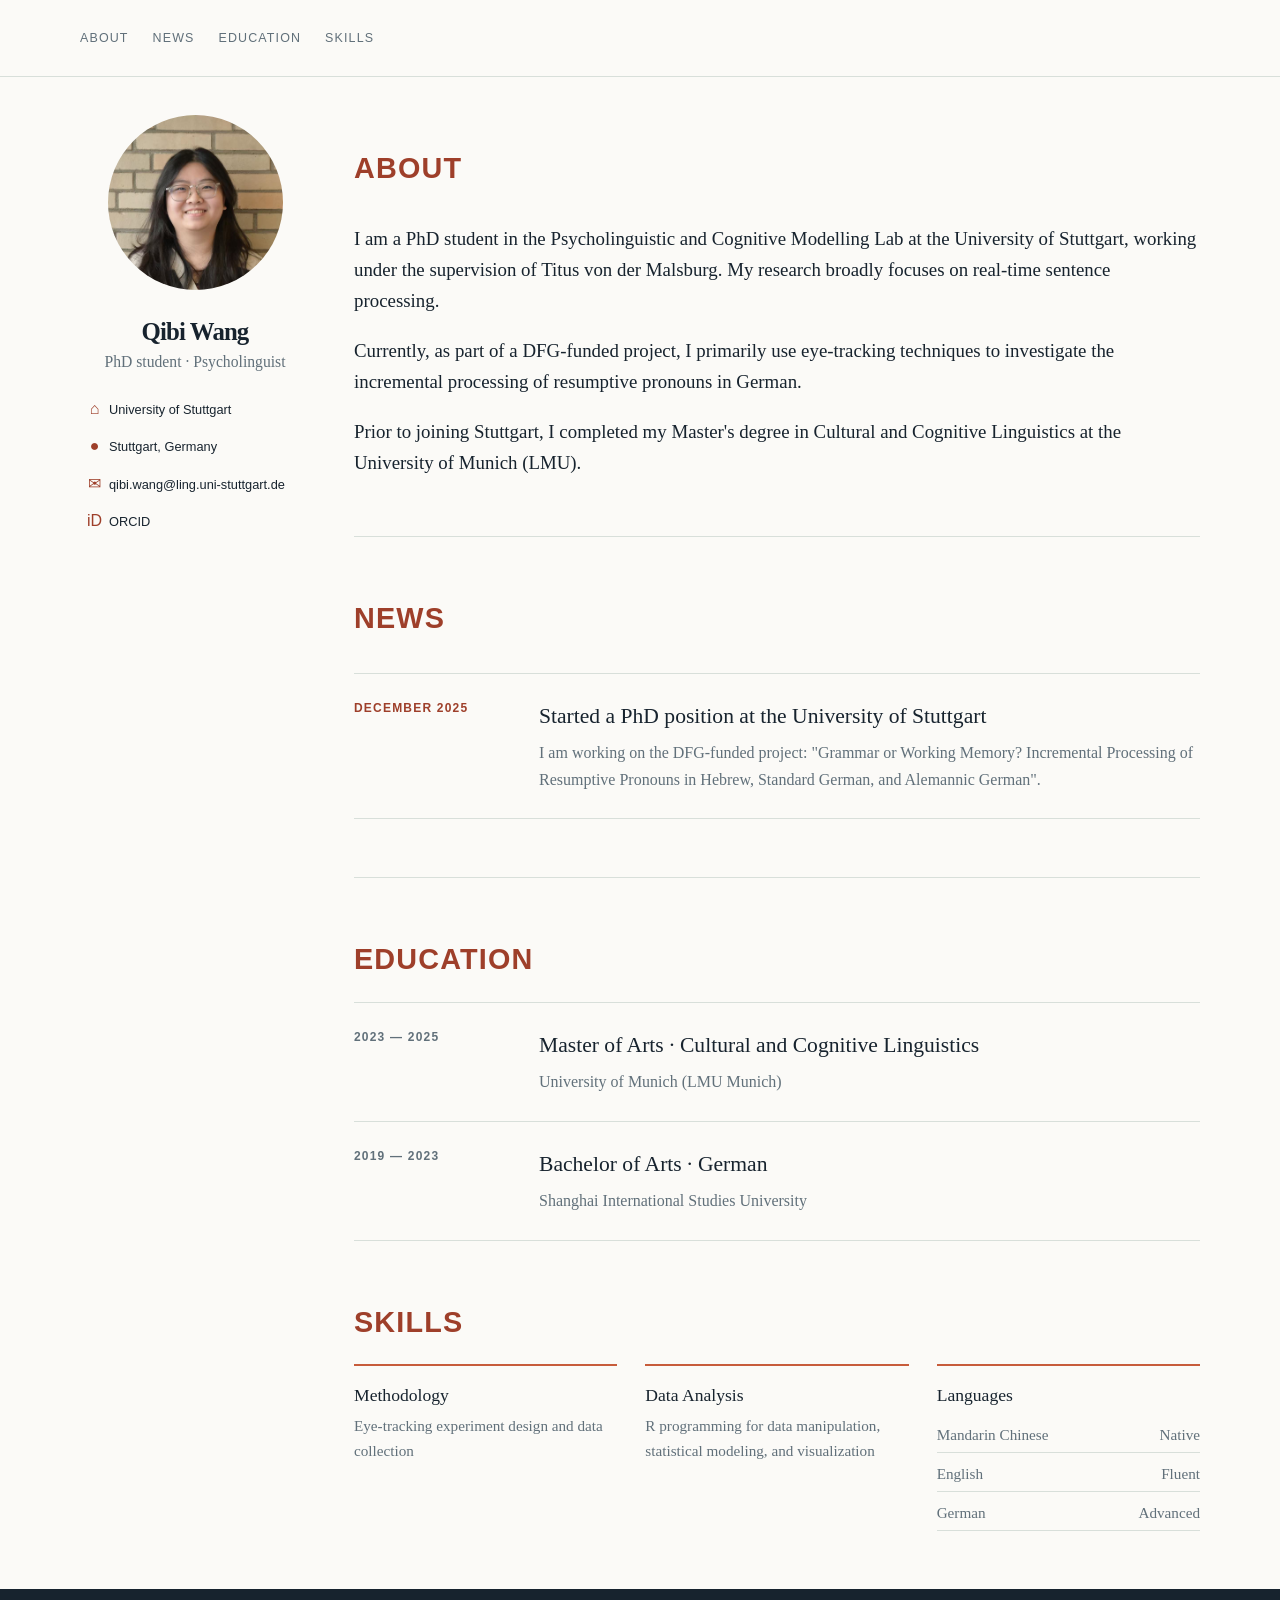
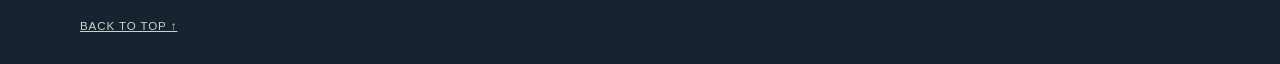
==== commit 8a8584e9: "Update intro lede formatting in index.html" ====
--- a/index.html
+++ b/index.html
@@ -105,7 +105,7 @@
             </div>
 
             <h1 id="intro-title">Qibi Wang</h1>
-            <p class="intro-lede">PhD student, Psycholinguist</p>
+            <p class="intro-lede">PhD student · Psycholinguist</p>
             <div class="intro-links">
                 <a href="https://www.uni-stuttgart.de/" target="_blank" rel="noopener noreferrer"><span class="profile-icon" aria-hidden="true">⌂</span>University of Stuttgart</a>
                 <span><span class="profile-icon" aria-hidden="true">●</span>Stuttgart, Germany</span>
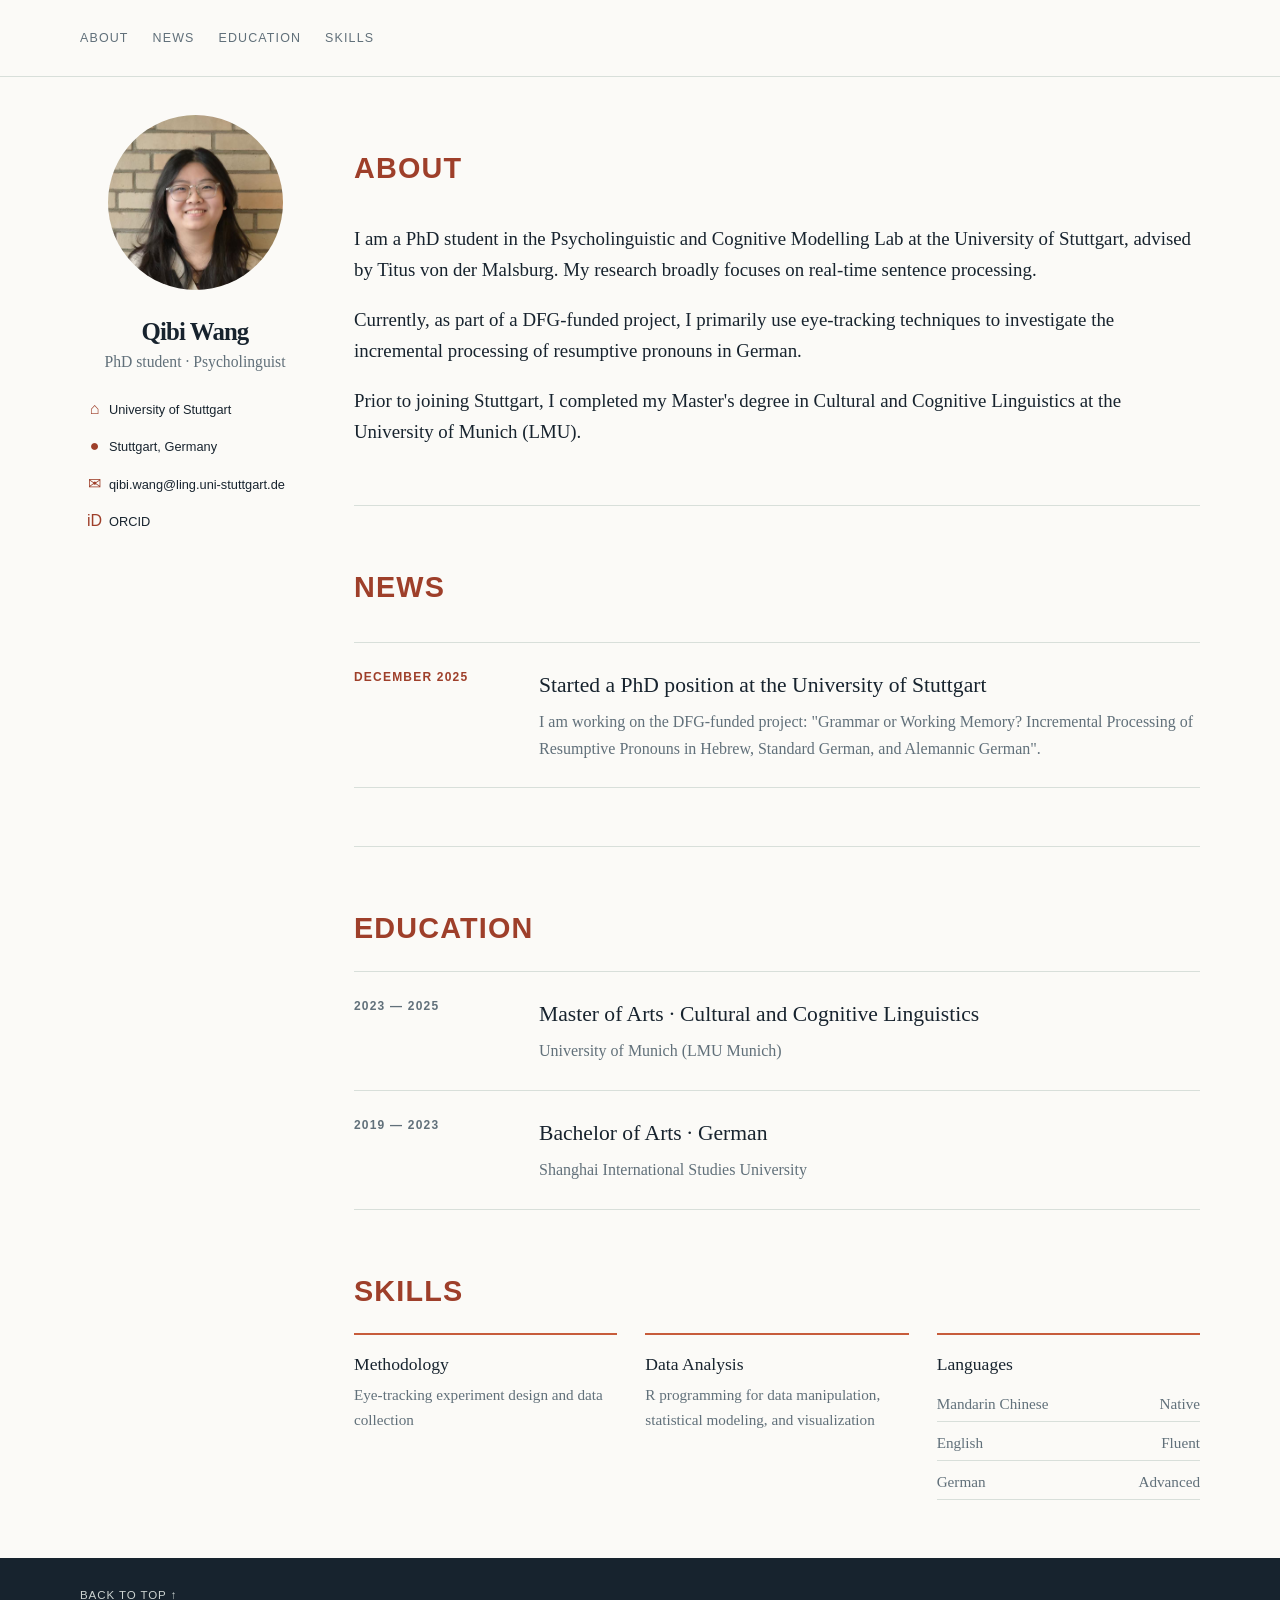
==== commit c622dfca: "Update text in about section for clarity" ====
--- a/index.html
+++ b/index.html
@@ -119,7 +119,7 @@
             <div class="page-shell">
                 <div class="section-heading"><p class="section-label">ABOUT</p></div>
                 <div class="about-copy">
-                    <p>I am a PhD student in the Psycholinguistic and Cognitive Modelling Lab at the University of Stuttgart, working under the supervision of Titus von der Malsburg. My research broadly focuses on real-time sentence processing.</p>
+                    <p>I am a PhD student in the Psycholinguistic and Cognitive Modelling Lab at the University of Stuttgart, advised by Titus von der Malsburg. My research broadly focuses on real-time sentence processing.</p>
                     <p>Currently, as part of a DFG-funded project, I primarily use eye-tracking techniques to investigate the incremental processing of resumptive pronouns in German.</p>
                     <p>Prior to joining Stuttgart, I completed my Master's degree in Cultural and Cognitive Linguistics at the University of Munich (LMU).</p>
                 </div>
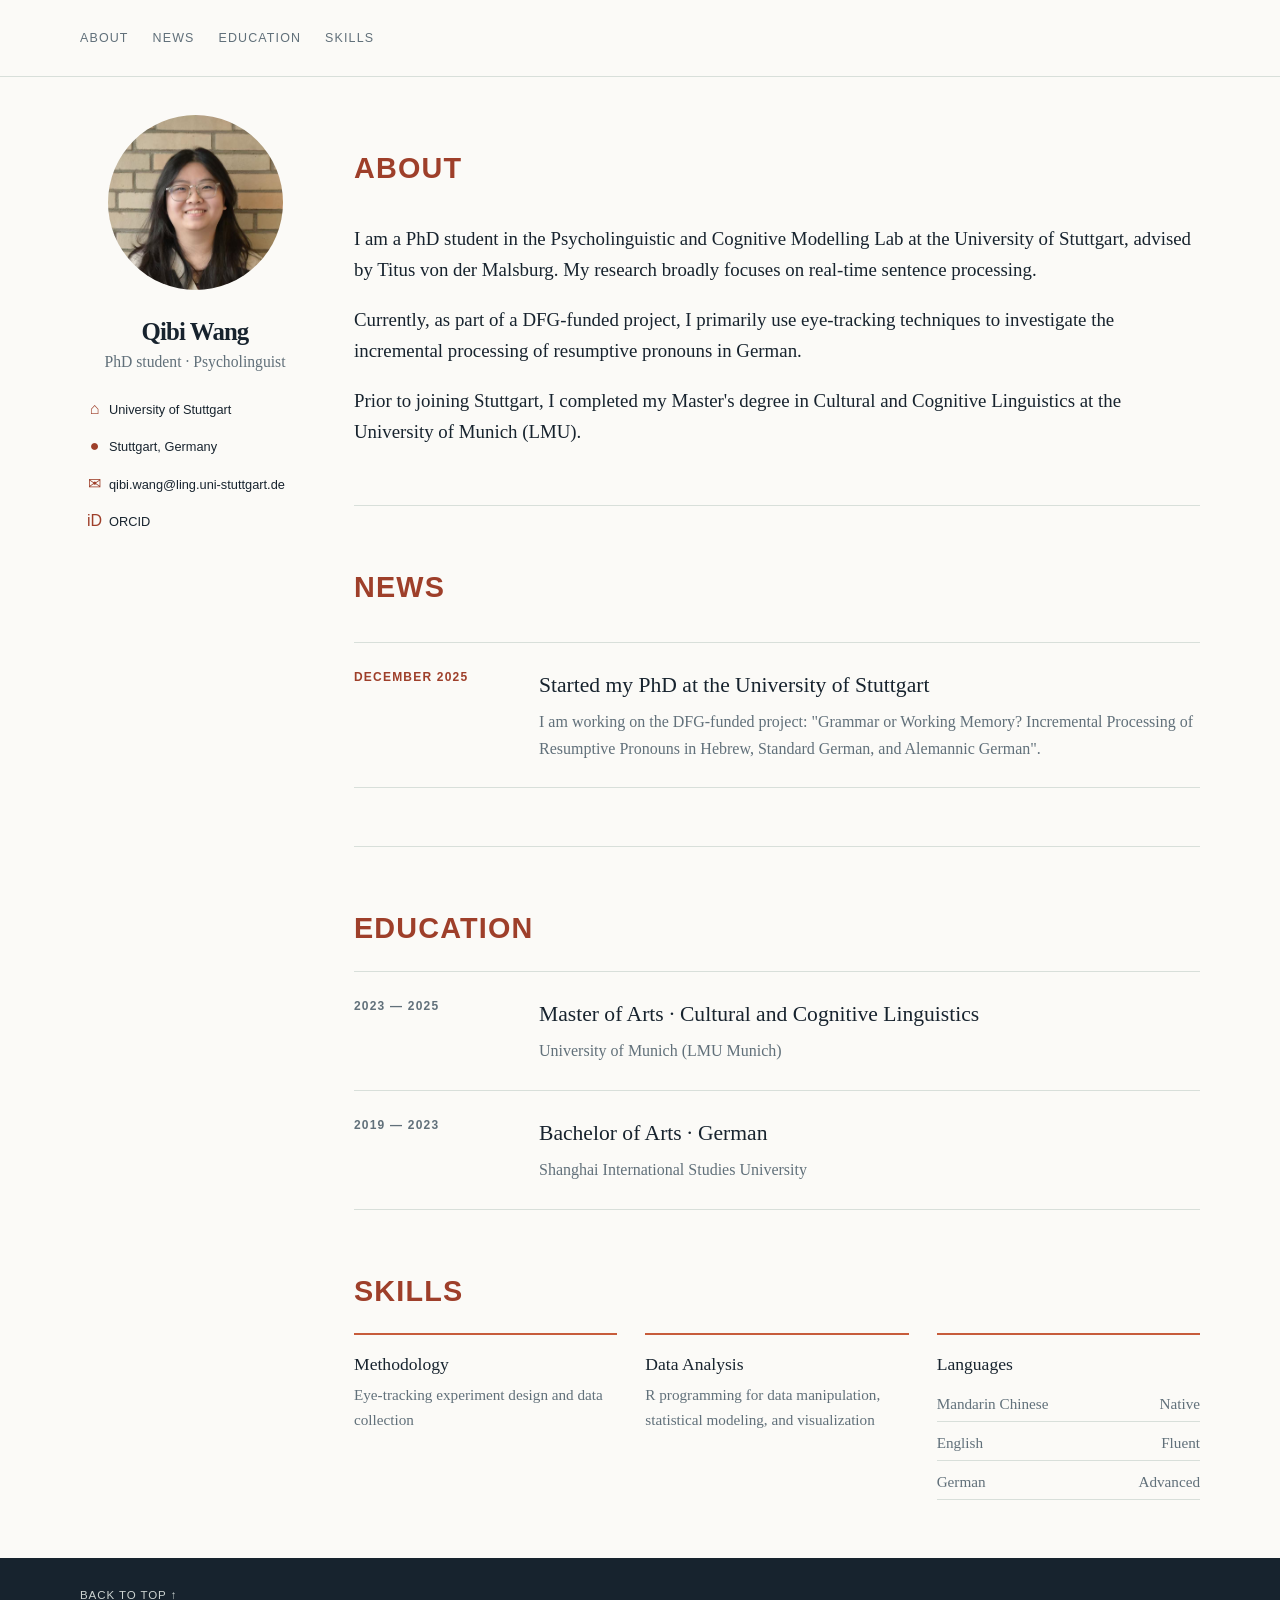
==== commit 4bba91eb: "Update news item for PhD position announcement" ====
--- a/index.html
+++ b/index.html
@@ -130,7 +130,7 @@
             <div class="page-shell">
                 <div class="section-heading"><p class="section-label">NEWS</p></div>
                 <div class="news-list">
-                    <article class="news-item"><time class="date" datetime="2025-12">December 2025</time><div><h3>Started a PhD position at the University of Stuttgart</h3><p>I am working on the DFG-funded project: "Grammar or Working Memory? Incremental Processing of Resumptive Pronouns in Hebrew, Standard German, and Alemannic German".</p></div></article>
+                    <article class="news-item"><time class="date" datetime="2025-12">December 2025</time><div><h3>Started my PhD at the University of Stuttgart</h3><p>I am working on the DFG-funded project: "Grammar or Working Memory? Incremental Processing of Resumptive Pronouns in Hebrew, Standard German, and Alemannic German".</p></div></article>
                 </div>
             </div>
         </section>
